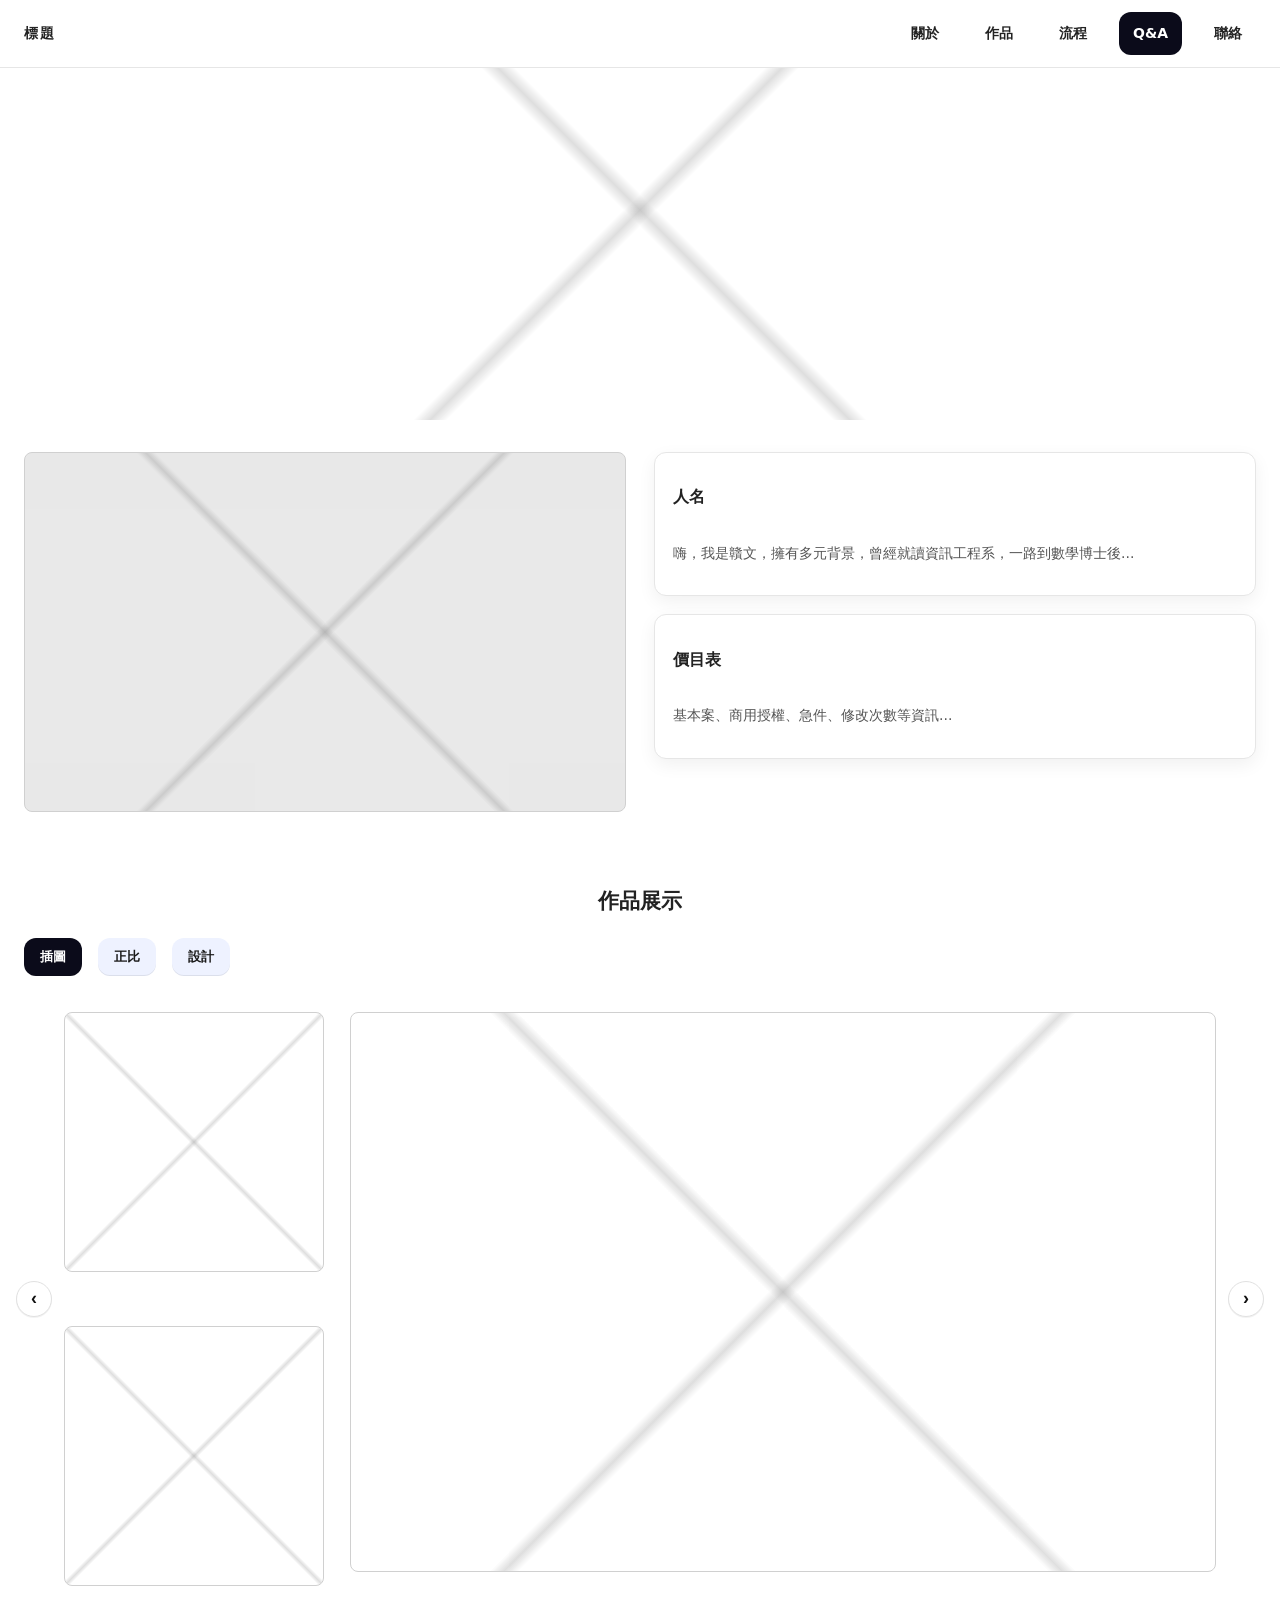
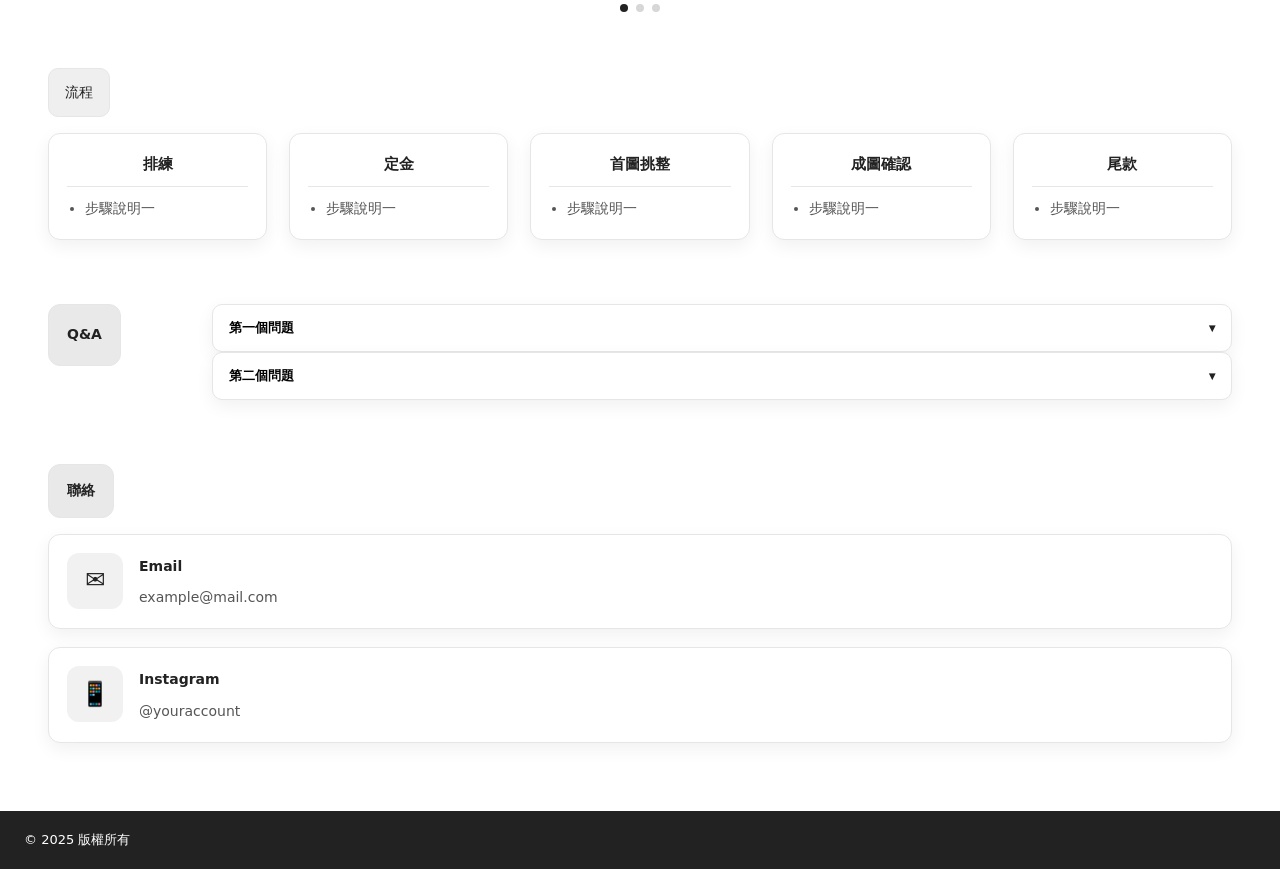
==== net.html @ 33081e07 "work" ====
<!doctype html>
<html lang="zh-Hant">
<head>
  <meta charset="utf-8" />
  <meta name="viewport" content="width=device-width, initial-scale=1" />
  <title>個人作品展示</title>

  <link rel="stylesheet" href="style.css" />
  <script defer src="script.js"></script>
</head>
<body>

  <!-- ░░ 固定導覽列 ░░ -->
  <header class="site-header" id="siteHeader">
    <div class="container header-inner">
      <div class="brand">標題</div>
      <nav class="nav">
        <a class="nav-link" href="#about">關於</a>
        <a class="nav-link" href="#works">作品</a>
        <a class="nav-link" href="#flow">流程</a>
        <a class="nav-link" href="#qa">Q&A</a>
        <a class="nav-link" href="#contact">聯絡</a>
      </nav>
    </div>
  </header>

  <!-- ░░ 頂部橫幅 ░░ -->
  <section class="banner">
    <div class="container">
      <div class="ph ph-banner" aria-label="頂部橫幅"></div>
    </div>
  </section>

  <!-- ░░ 關於 ░░ -->
  <section id="about" class="section">
    <div class="container about-grid">
      <div class="about-left">
        <figure class="ph ph-hero"></figure>
      </div>
      <div class="about-right">
        <article class="card">
          <h3 class="card-title">人名</h3>
          <div class="card-body">
            <p>嗨，我是贛文，擁有多元背景，曾經就讀資訊工程系，一路到數學博士後...</p>
          </div>
        </article>
        <article class="card">
          <h3 class="card-title">價目表</h3>
          <div class="card-body">
            <p>基本案、商用授權、急件、修改次數等資訊...</p>
          </div>
        </article>
      </div>
    </div>
  </section>

  <!-- ░░ 作品展示（共用展示區版本） ░░ -->
  <section class="works section" id="works">
    <div class="container">
      <h2 class="section-heading">作品展示</h2>

      <!-- 三個按鈕 -->
      <div class="tabbar">
        <button class="tab-btn active" data-target="illust">插圖</button>
        <button class="tab-btn" data-target="prop">正比</button>
        <button class="tab-btn" data-target="design">設計</button>
      </div>

      <!-- 共用展示區（只留這一個 panel） -->
      <div class="panel show" id="panel-main">
        <div class="thumbs">
          <figure class="ph ph-sq"></figure>
          <figure class="ph ph-sq"></figure>
        </div>

        <figure class="ph ph-main"></figure>

        <button class="carousel-arrow left">‹</button>
        <button class="carousel-arrow right">›</button>

        <div class="dots">
          <span></span>
          <span></span>
          <span></span>
        </div>
      </div>
    </div>
  </section>

  <!-- ░░ 流程 ░░ -->
  <section id="flow" class="section flow">
    <div class="container">
      <div class="flow-title">流程</div>
      <div class="flow-grid">
        <article class="flow-card"><h3>排練</h3><ul><li>步驟說明一</li></ul></article>
        <article class="flow-card"><h3>定金</h3><ul><li>步驟說明一</li></ul></article>
        <article class="flow-card"><h3>首圖挑整</h3><ul><li>步驟說明一</li></ul></article>
        <article class="flow-card"><h3>成圖確認</h3><ul><li>步驟說明一</li></ul></article>
        <article class="flow-card"><h3>尾款</h3><ul><li>步驟說明一</li></ul></article>
      </div>
    </div>
  </section>

  <!-- ░░ Q&A ░░ -->
  <section id="qa" class="section qa">
    <div class="container qa-grid">
      <div class="qa-badge">Q&A</div>
      <div class="qa-list">
        <div class="qa-item">
          <button class="qa-q">第一個問題</button>
          <div class="qa-a">答案內容放這裡。</div>
        </div>
        <div class="qa-item">
          <button class="qa-q">第二個問題</button>
          <div class="qa-a">答案內容放這裡。</div>
        </div>
      </div>
    </div>
  </section>

  <!-- ░░ 聯絡 ░░ -->
  <section id="contact" class="section contact">
    <div class="container">
      <div class="contact-badge">聯絡</div>
      <div class="contact-list">
        <article class="contact-card">
          <div class="contact-icon">✉️</div>
          <div class="contact-body"><h4>Email</h4><p>example@mail.com</p></div>
        </article>
        <article class="contact-card">
          <div class="contact-icon">📱</div>
          <div class="contact-body"><h4>Instagram</h4><p>@youraccount</p></div>
        </article>
      </div>
    </div>
  </section>

  <!-- ░░ 黑色頁尾 ░░ -->
  <footer class="site-footer">
    <div class="container">© 2025 版權所有</div>
  </footer>

</body>
</html>
---- style.css ----
/* ========= 🎨 變數區：可在這裡改顏色或主題 ========= */
:root{
  --w:1280px;           /* 網頁最大寬度 */
  --header-h:68px;      /* 導覽列高度 */

  --white:#fff;         /* 背景主色 */
  --ink:#222;           /* 主文字顏色 */
  --ink-2:#555;         /* 次文字顏色 */
  --muted:#f4f4f4;      /* 淡灰底色（背景區塊） */
  --line:#e6e6e6;       /* 邊框線顏色 */
  --card:#ffffff;       /* 卡片底色 */
  --shadow:0 6px 18px rgba(0,0,0,.06); /* 統一陰影 */

  --tab:#eef2ff;        /* 分頁按鈕底色 */
  --tab-active:#0b0b1a; /* 分頁按鈕選中背景色 */
  --tab-ink:#1a1a1a;    /* 分頁文字顏色 */
  --tab-ink-active:#fff;/* 選中時的文字顏色 */
}

/* ========= 🔧 Reset / Base ========= */
*{box-sizing:border-box}
html,body{height:100%}
html{scroll-behavior:smooth} /* 捲動時滑順效果 */
body{
  margin:0;
  color:var(--ink);          /* 全域文字顏色 */
  background:var(--white);   /* 全域背景顏色 */
  font:14px/1.7 "Noto Sans TC", system-ui, -apple-system, "PingFang TC","Microsoft JhengHei",sans-serif;
}

/* ========= 🧭 導覽列固定於最上方 ========= */
.site-header{
  position: fixed;    /* 固定於頁面頂端 */
  top: 0; left: 0; right: 0;
  z-index: 2000;      /* 層級最高，永遠在上 */
  background: var(--white); /* 導覽列背景色 */
  border-bottom: 1px solid var(--line);
  height: var(--header-h);
  display: flex; align-items: center;
}
.container{
  width:100%; max-width:var(--w);
  margin:0 auto; padding:0 24px;
}
.header-inner{ display:flex; align-items:center; justify-content:space-between }
.brand{ font-weight:800; letter-spacing:.12em } /* 網站LOGO或名稱字型設定 */

.nav{ display:flex; gap:18px }
.nav-link{
  text-decoration:none; color:var(--ink);
  padding:10px 14px; border-radius:12px;
  font-weight:700;
  transition:background .15s ease,color .15s ease,transform .05s;
}
.nav-link:hover{ background:#f6f6f6 } /* 滑過導覽按鈕的顏色 */
.nav-link.active{
  background:var(--tab-active);   /* 被選中時的背景顏色 */
  color:var(--tab-ink-active);    /* 被選中文字顏色 */
}

/* ========= 📦 區段共用樣式 ========= */
.section{ padding:32px 0 } /* 每個區塊的上下間距 */
.section-heading{ text-align:center; margin:8px 0 18px }

/* ========= 🖼️ 頂部 Banner（橫幅） ========= */
.ph{
  position:relative;
  background:#e9e9e9; /* 圖片載入前的底色 */
  border:1px solid #d0d0d0;
  border-radius:8px;
  overflow:hidden;
}
.ph::before, .ph::after{
  /* 漸層斜線紋理（僅視覺效果） */
  content:""; position:absolute; inset:0;
  background:
    linear-gradient(45deg, transparent 49%, rgba(0,0,0,.18) 50%, transparent 51%),
    linear-gradient(-45deg, transparent 49%, rgba(0,0,0,.18) 50%, transparent 51%);
  opacity:.35; pointer-events:none;
}
.banner{
  width:100vw; /* 橫跨整個螢幕寬度 */
  position:relative;
  left:50%; right:50%;
  margin-left:-50vw; margin-right:-50vw; /* 去掉 container 邊界 */
}

.ph-banner{
  width:100%;
  height:420px;
  background:url("images/banner.jpg") center/cover no-repeat;  /* ← ✅ Banner 圖片改這裡 */
  border-radius:0; border:none;
}

/* ========= 👤 關於區塊 ========= */
.about-grid{
  display:grid;
  grid-template-columns:1fr 1fr; /* 左右兩欄 */
  gap:28px;
  align-items:start;
}
.about-left{ align-self:start; }
.about-left .ph-hero{
  height:360px;   /* ← 改這裡可以調整關於區的圖片高度 */
  margin:0;
}

.card{
  background:var(--card);
  border:1px solid var(--line);
  border-radius:12px;
  box-shadow:var(--shadow);
}
.card + .card{ margin-top:18px }
.card-title{ padding:14px 18px; font-weight:800 }
.card-body{ padding:0 18px 16px; color:var(--ink-2) }

/* ========= 🖌️ 作品區（Tab + 照片展示） ========= */
.works .tabbar{
  display:flex; gap:16px; margin:6px 0 18px;
}
.tab-btn{
  appearance:none; border:none; cursor:pointer;
  background:var(--tab); color:var(--tab-ink);
  padding:10px 16px; border-radius:12px;
  font-weight:800;
  transition:background .15s ease,color .15s ease;
  box-shadow:inset 0 -1px 0 rgba(0,0,0,.08);
}
.tab-btn:hover{ background:#f5f7ff }
.tab-btn.active{
  background:var(--tab-active);  /* ← Tab 被選中顏色 */
  color:var(--tab-ink-active);   /* ← Tab 文字顏色 */
}

.panel{
  display:grid;
  grid-template-columns:260px 1fr; /* 左側縮圖 + 右側主圖 */
  gap:26px;
  position:relative;
  min-height:520px;              /* ← 控制作品展示區高度 */
  padding:4px 0;
  visibility:hidden; opacity:0; transform:translateY(6px);
  transition:opacity .25s ease, transform .25s ease, visibility 0s linear .25s;
}
.panel.show{
  visibility:visible; opacity:1; transform:none;
  transition:opacity .25s ease, transform .25s ease;
}
.thumbs{ display:flex; flex-direction:column; gap:26px } /* 左邊縮圖排列 */
.ph-sq{ width:260px; height:260px } /* 縮圖大小 */
.ph-main{ height:560px } /* 主圖大小 */

/* 圖片輪播箭頭樣式 */
.carousel-arrow{
  position:absolute; top:50%; transform:translateY(-50%);
  width:36px; height:36px;
  border-radius:999px;
  border:1px solid #e1e1e1;
  background:#fff;
  font-weight:900; font-size:18px; color:#111;
  display:grid; place-items:center;
  box-shadow:0 1px 0 rgba(0,0,0,.05);
}
.carousel-arrow.left{ left:-8px }
.carousel-arrow.right{ right:-8px }

/* 小點點（輪播指示器） */
.dots{
  position:absolute; left:50%; transform:translateX(-50%);
  bottom:-8px; display:flex; gap:8px;
}
.dots span{
  width:8px; height:8px; border-radius:50%;
  background:#d7d7d7;
}
.dots .active{ background:#222 }

/* ========= 🔁 流程卡片區 ========= */
.flow-title{
  background:#efefef;
  border:1px solid var(--line);
  border-radius:10px;
  padding:12px 16px;
  width:max-content;
  margin:0 0 16px 24px;
}
.flow-grid{
  display:grid;
  grid-template-columns:repeat(5, 1fr); /* 五張卡片橫排 */
  gap:22px;
  padding:0 24px;
}
.flow-card{
  background:var(--card);
  border:1px solid var(--line);
  border-radius:12px;
  box-shadow:var(--shadow);
  padding:18px;
}
.flow-card h3{
  margin:0 0 10px;
  text-align:center;
  font-size:15px;
  font-weight:800;
  padding-bottom:8px;
  border-bottom:1px solid var(--line);
}
.flow-card ul{
  margin:0; padding-left:18px; color:var(--ink-2);
}

/* ========= 💬 Q&A 手風琴區 ========= */
.qa-grid{
  display:grid;
  grid-template-columns:160px 1fr;
  gap:28px; align-items:start;
}
.qa-badge{
  background:#e9e9e9; border:1px solid var(--line);
  border-radius:12px; padding:18px;
  font-weight:800; width:max-content; margin-left:24px;
}
.qa-list{ margin-right:24px }
.qa-item{ position:relative; z-index:1 }
.qa-q{
  width:100%; text-align:left; padding:14px 16px;
  border-radius:10px; border:1px solid var(--line);
  background:#fff; font-weight:700; cursor:pointer;
  display:flex; align-items:center; justify-content:space-between; gap:12px;
  box-shadow:var(--shadow);
}
.qa-q::after{ content:"▾"; font-size:12px; color:#222 } /* 展開符號 */
.qa-a{
  display:none; padding:12px 16px 16px; margin-top:4px;
  border:1px solid var(--line);
  border-radius:10px; background:#fff; color:var(--ink-2);
  box-shadow:var(--shadow);
}
.qa-item.open .qa-a{ display:block }
.qa-item.open .qa-q::after{ content:"▴" }

/* ========= 📞 聯絡資訊卡 ========= */
.contact-badge{
  background:#e9e9e9; border:1px solid var(--line);
  border-radius:12px;
  padding:14px 18px;
  width:max-content;
  margin:0 0 16px 24px;
  font-weight:800;
}
.contact-list{
  display:grid; gap:18px; padding:0 24px;
}
.contact-card{
  display:grid; grid-template-columns:56px 1fr; gap:16px;
  background:var(--card);
  border:1px solid var(--line);
  border-radius:12px;
  box-shadow:var(--shadow);
  padding:18px;
}
.contact-icon{
  width:56px; height:56px;
  border-radius:12px; background:#f1f1f1;
  display:grid; place-items:center;
  font-size:24px;
}
.contact-body h4{ margin:2px 0 8px }
.contact-body p{ margin:0; color:var(--ink-2) }

/* ========= ⚫ 頁尾 ========= */
.site-footer{
  background:#222; color:#fff;
  padding:18px 0; margin-top:36px;
  font-size:13px;
}

/* ========= 📱 響應式（RWD） ========= */
@media (max-width:1200px){
  .flow-grid{ grid-template-columns:repeat(3, 1fr) } /* 中型螢幕改三欄 */
  .panel{ grid-template-columns:1fr }
  .thumbs{ flex-direction:row }
  .ph-sq{ width:48%; height:200px }
  .ph-main{ height:480px }
}
@media (max-width:820px){
  .about-grid{ grid-template-columns:1fr } /* 關於改成單欄 */
  .qa-grid{ grid-template-columns:1fr }     /* QA 改成單欄 */
}
/* 淡入淡出主圖動畫基礎 */
.ph-main {
  transition: opacity 0.5s ease;
}
.ph-main {
  height: 560px;
  transition: opacity 0.5s ease;
}

.panel {
  position: relative;
  min-height: 560px;
}
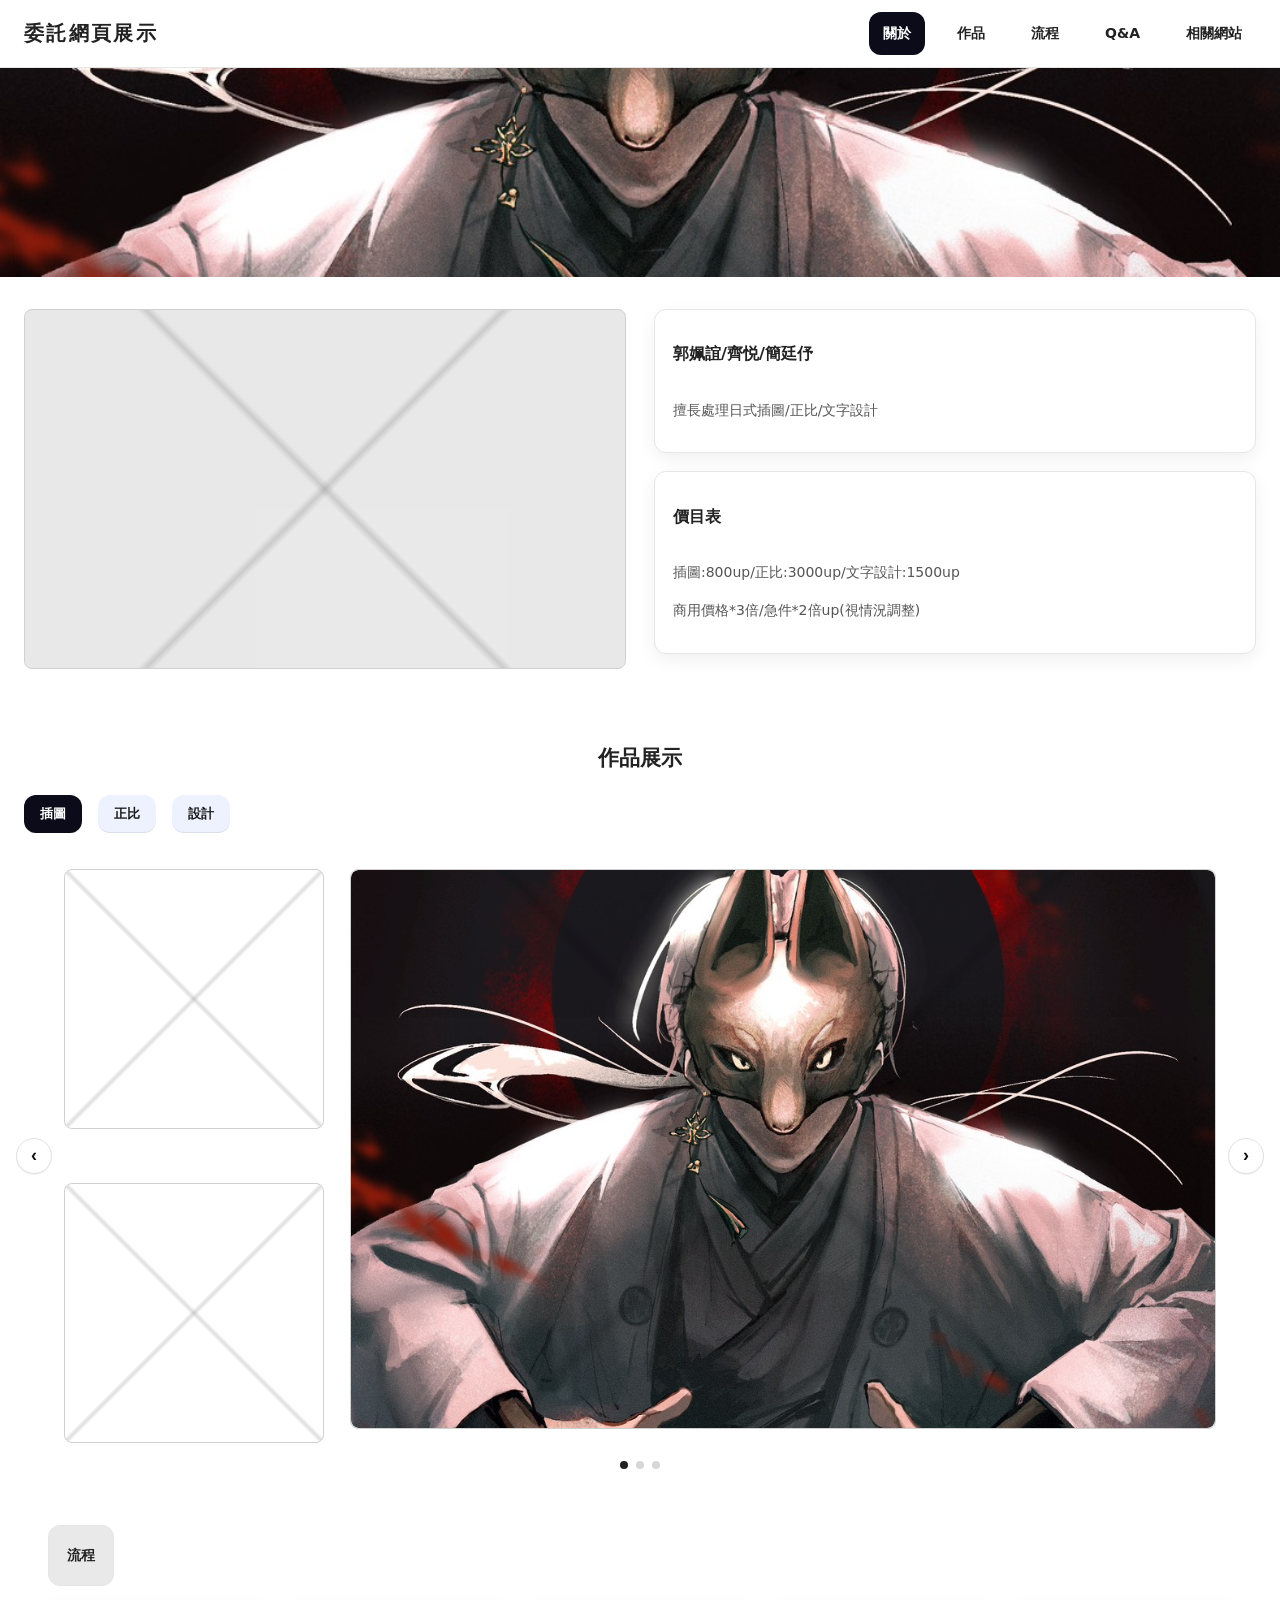
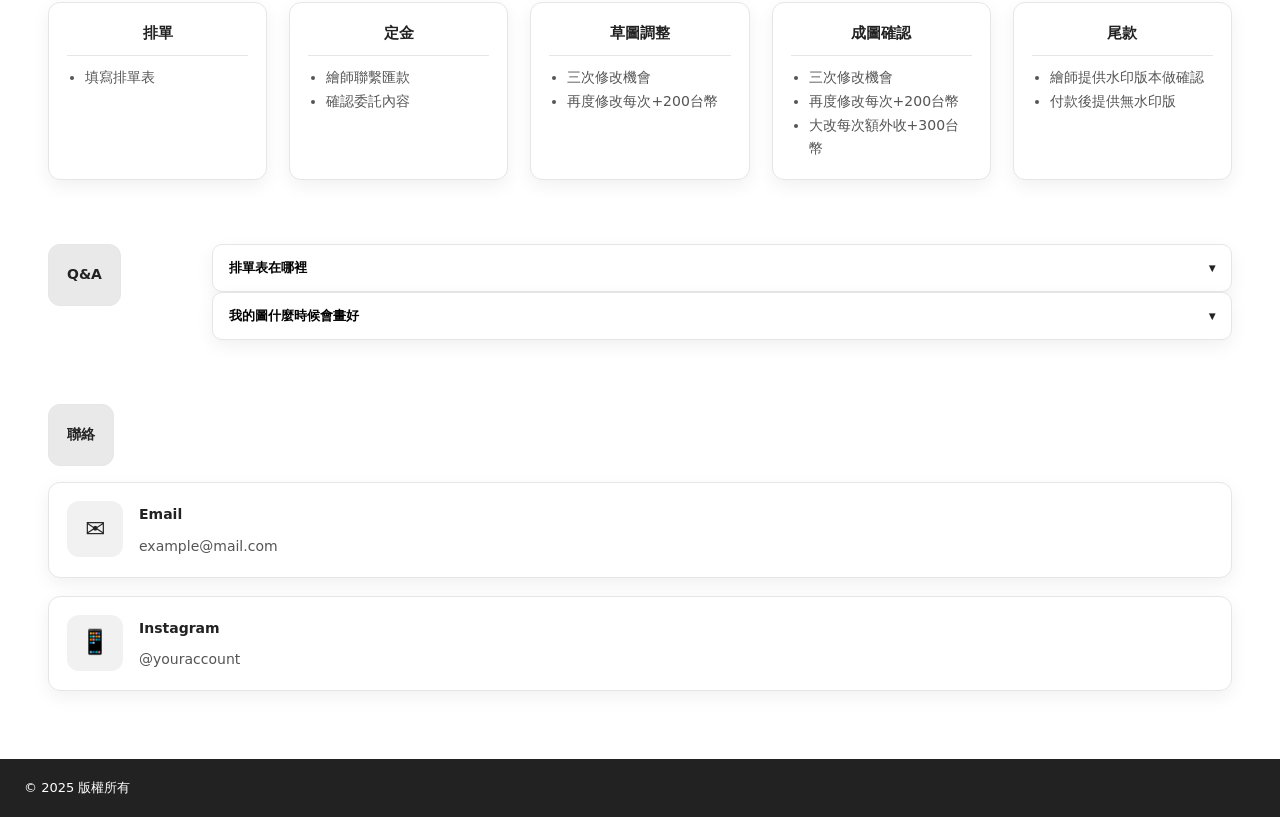
==== commit 5a06ff5d: "details" ====
--- a/net.html
+++ b/net.html
@@ -13,13 +13,13 @@
   <!-- ░░ 固定導覽列 ░░ -->
   <header class="site-header" id="siteHeader">
     <div class="container header-inner">
-      <div class="brand">標題</div>
+      <div class="brand">委託網頁展示</div>
       <nav class="nav">
         <a class="nav-link" href="#about">關於</a>
         <a class="nav-link" href="#works">作品</a>
         <a class="nav-link" href="#flow">流程</a>
         <a class="nav-link" href="#qa">Q&A</a>
-        <a class="nav-link" href="#contact">聯絡</a>
+        <a class="nav-link" href="#contact">相關網站</a>
       </nav>
     </div>
   </header>
@@ -39,15 +39,17 @@
       </div>
       <div class="about-right">
         <article class="card">
-          <h3 class="card-title">人名</h3>
+          <h3 class="card-title">郭姵誼/齊悦/簡廷伃</h3>
           <div class="card-body">
-            <p>嗨，我是贛文，擁有多元背景，曾經就讀資訊工程系，一路到數學博士後...</p>
+            <p>擅長處理日式插圖/正比/文字設計
+            </p>
           </div>
         </article>
         <article class="card">
           <h3 class="card-title">價目表</h3>
           <div class="card-body">
-            <p>基本案、商用授權、急件、修改次數等資訊...</p>
+            <p>插圖:800up/正比:3000up/文字設計:1500up</p>
+            <p>商用價格*3倍/急件*2倍up(視情況調整)</p>
           </div>
         </article>
       </div>
@@ -55,48 +57,51 @@
   </section>
 
   <!-- ░░ 作品展示（共用展示區版本） ░░ -->
-  <section class="works section" id="works">
-    <div class="container">
-      <h2 class="section-heading">作品展示</h2>
+<section class="works section" id="works">
+  <div class="container">
+    <h2 class="section-heading">作品展示</h2>
 
-      <!-- 三個按鈕 -->
-      <div class="tabbar">
-        <button class="tab-btn active" data-target="illust">插圖</button>
-        <button class="tab-btn" data-target="prop">正比</button>
-        <button class="tab-btn" data-target="design">設計</button>
+    <!-- 三個按鈕 -->
+    <div class="tabbar">
+      <button class="tab-btn active" data-target="illust">插圖</button>
+      <button class="tab-btn" data-target="prop">正比</button>
+      <button class="tab-btn" data-target="design">設計</button>
+    </div>
+
+    <!-- 共用展示區（只留這一個 panel） -->
+    <div class="panel show" id="panel-main">
+      <div class="thumbs">
+        <figure class="ph ph-sq"></figure>
+        <figure class="ph ph-sq"></figure>
       </div>
 
-      <!-- 共用展示區（只留這一個 panel） -->
-      <div class="panel show" id="panel-main">
-        <div class="thumbs">
-          <figure class="ph ph-sq"></figure>
-          <figure class="ph ph-sq"></figure>
-        </div>
+      <!-- 主圖容器：按鈕圖 -->
+      <figure class="ph ph-main">
+          <img src="S__18006040.jpg" alt="pic" />
+      </figure>
 
-        <figure class="ph ph-main"></figure>
+      <button class="carousel-arrow left">‹</button>
+      <button class="carousel-arrow right">›</button>
 
-        <button class="carousel-arrow left">‹</button>
-        <button class="carousel-arrow right">›</button>
-
-        <div class="dots">
-          <span></span>
-          <span></span>
-          <span></span>
-        </div>
+      <div class="dots">
+        <span></span>
+        <span></span>
+        <span></span>
       </div>
     </div>
-  </section>
+  </div>
+</section>
 
   <!-- ░░ 流程 ░░ -->
   <section id="flow" class="section flow">
     <div class="container">
       <div class="flow-title">流程</div>
       <div class="flow-grid">
-        <article class="flow-card"><h3>排練</h3><ul><li>步驟說明一</li></ul></article>
-        <article class="flow-card"><h3>定金</h3><ul><li>步驟說明一</li></ul></article>
-        <article class="flow-card"><h3>首圖挑整</h3><ul><li>步驟說明一</li></ul></article>
-        <article class="flow-card"><h3>成圖確認</h3><ul><li>步驟說明一</li></ul></article>
-        <article class="flow-card"><h3>尾款</h3><ul><li>步驟說明一</li></ul></article>
+        <article class="flow-card"><h3>排單</h3><ul><li>填寫排單表</li></ul></article>
+        <article class="flow-card"><h3>定金</h3><ul><li>繪師聯繫匯款</li></ul> <ul><li>確認委託內容</li></ul></article>
+        <article class="flow-card"><h3>草圖調整</h3><ul><li>三次修改機會</li></ul> <ul><li>再度修改每次+200台幣</li></ul></article>
+        <article class="flow-card"><h3>成圖確認</h3><ul><li>三次修改機會</li></ul> <ul><li>再度修改每次+200台幣</li></ul> <ul><li>大改每次額外收+300台幣</li></ul> </article>
+        <article class="flow-card"><h3>尾款</h3> <ul><li>繪師提供水印版本做確認</li></ul> <ul><li>付款後提供無水印版</li></ul></article>
       </div>
     </div>
   </section>
@@ -107,12 +112,12 @@
       <div class="qa-badge">Q&A</div>
       <div class="qa-list">
         <div class="qa-item">
-          <button class="qa-q">第一個問題</button>
-          <div class="qa-a">答案內容放這裡。</div>
+          <button class="qa-q">排單表在哪裡</button>
+          <div class="qa-a">在下方相關網站處喔!</div>
         </div>
         <div class="qa-item">
-          <button class="qa-q">第二個問題</button>
-          <div class="qa-a">答案內容放這裡。</div>
+          <button class="qa-q">我的圖什麼時候會畫好</button>
+          <div class="qa-a">看您的排單月份喔!詳情請洽您的繪師!</div>
         </div>
       </div>
     </div>
--- a/style.css
+++ b/style.css
@@ -43,7 +43,7 @@
   margin:0 auto; padding:0 24px;
 }
 .header-inner{ display:flex; align-items:center; justify-content:space-between }
-.brand{ font-weight:800; letter-spacing:.12em } /* 網站LOGO或名稱字型設定 */
+.brand{ font-weight:800;font-size:1.4em; letter-spacing:.12em;cursor: pointer; user-select: none;} /* 網站LOGO或名稱字型設定 */
 
 .nav{ display:flex; gap:18px }
 .nav-link{
@@ -52,7 +52,7 @@
   font-weight:700;
   transition:background .15s ease,color .15s ease,transform .05s;
 }
-.nav-link:hover{ background:#f6f6f6 } /* 滑過導覽按鈕的顏色 */
+.nav-link:hover{ background:#e9e9e9} /* 滑過導覽按鈕的顏色 */
 .nav-link.active{
   background:var(--tab-active);   /* 被選中時的背景顏色 */
   color:var(--tab-ink-active);    /* 被選中文字顏色 */
@@ -82,14 +82,31 @@
   width:100vw; /* 橫跨整個螢幕寬度 */
   position:relative;
   left:50%; right:50%;
-  margin-left:-50vw; margin-right:-50vw; /* 去掉 container 邊界 */
-}
-
-.ph-banner{
-  width:100%;
-  height:420px;
-  background:url("images/banner.jpg") center/cover no-repeat;  /* ← ✅ Banner 圖片改這裡 */
-  border-radius:0; border:none;
+  margin-left:-50vw; margin-right:-50vw; margin-top: 67px;/* 去掉 container 邊界 */
+}
+
+.ph-banner {
+  width: 100%;
+  height: 210px;
+  border-radius: 0;
+  border: none;
+
+  /* 🎨 先放漸層、再放圖片 → 兩張背景重疊 */
+  background:
+    linear-gradient(to bottom, rgba(0,0,0,0) 60%, rgba(0,0,0,0) 80%, rgba(0,0,0,0) 100%), 
+    url("S__18006040.jpg") center/cover no-repeat;
+}
+/* 讓圖片吃滿整個視窗寬 */
+.ph-banner img{
+  width: 100%;
+  height: 100%;
+  object-fit: cover;
+  display: block;
+}
+.banner .container{
+  max-width: none;
+  padding-left: 0;
+  padding-right: 0;
 }
 
 /* ========= 👤 關於區塊 ========= */
@@ -112,8 +129,8 @@
   box-shadow:var(--shadow);
 }
 .card + .card{ margin-top:18px }
-.card-title{ padding:14px 18px; font-weight:800 }
-.card-body{ padding:0 18px 16px; color:var(--ink-2) }
+.card-title{ padding:14px 18px 14px 18px; font-weight:800;}
+.card-body{ padding:0 18px 16px; color:var(--ink-2); }
 
 /* ========= 🖌️ 作品區（Tab + 照片展示） ========= */
 .works .tabbar{
@@ -177,13 +194,14 @@
 .dots .active{ background:#222 }
 
 /* ========= 🔁 流程卡片區 ========= */
-.flow-title{
-  background:#efefef;
-  border:1px solid var(--line);
-  border-radius:10px;
-  padding:12px 16px;
+.flow-title {
+  background:#e9e9e9;border:1px solid var(--line);
+  border-radius:12px;
+  padding:18px;
   width:max-content;
   margin:0 0 16px 24px;
+  font-weight:800;
+  font-family:inherit; /* 跟 body 一樣字體 */
 }
 .flow-grid{
   display:grid;
@@ -244,7 +262,7 @@
 .contact-badge{
   background:#e9e9e9; border:1px solid var(--line);
   border-radius:12px;
-  padding:14px 18px;
+  padding:18px;
   width:max-content;
   margin:0 0 16px 24px;
   font-weight:800;
@@ -296,7 +314,13 @@
   height: 560px;
   transition: opacity 0.5s ease;
 }
-
+.ph-main img {
+  width: 100%;
+  height: 100%;
+  object-fit: cover;   /* ✅ 等比例裁切填滿容器 */
+  border-radius: inherit; /* 若外層有圓角可繼承 */
+  display: block; /* 移除 img 預設空隙 */
+}
 .panel {
   position: relative;
   min-height: 560px;
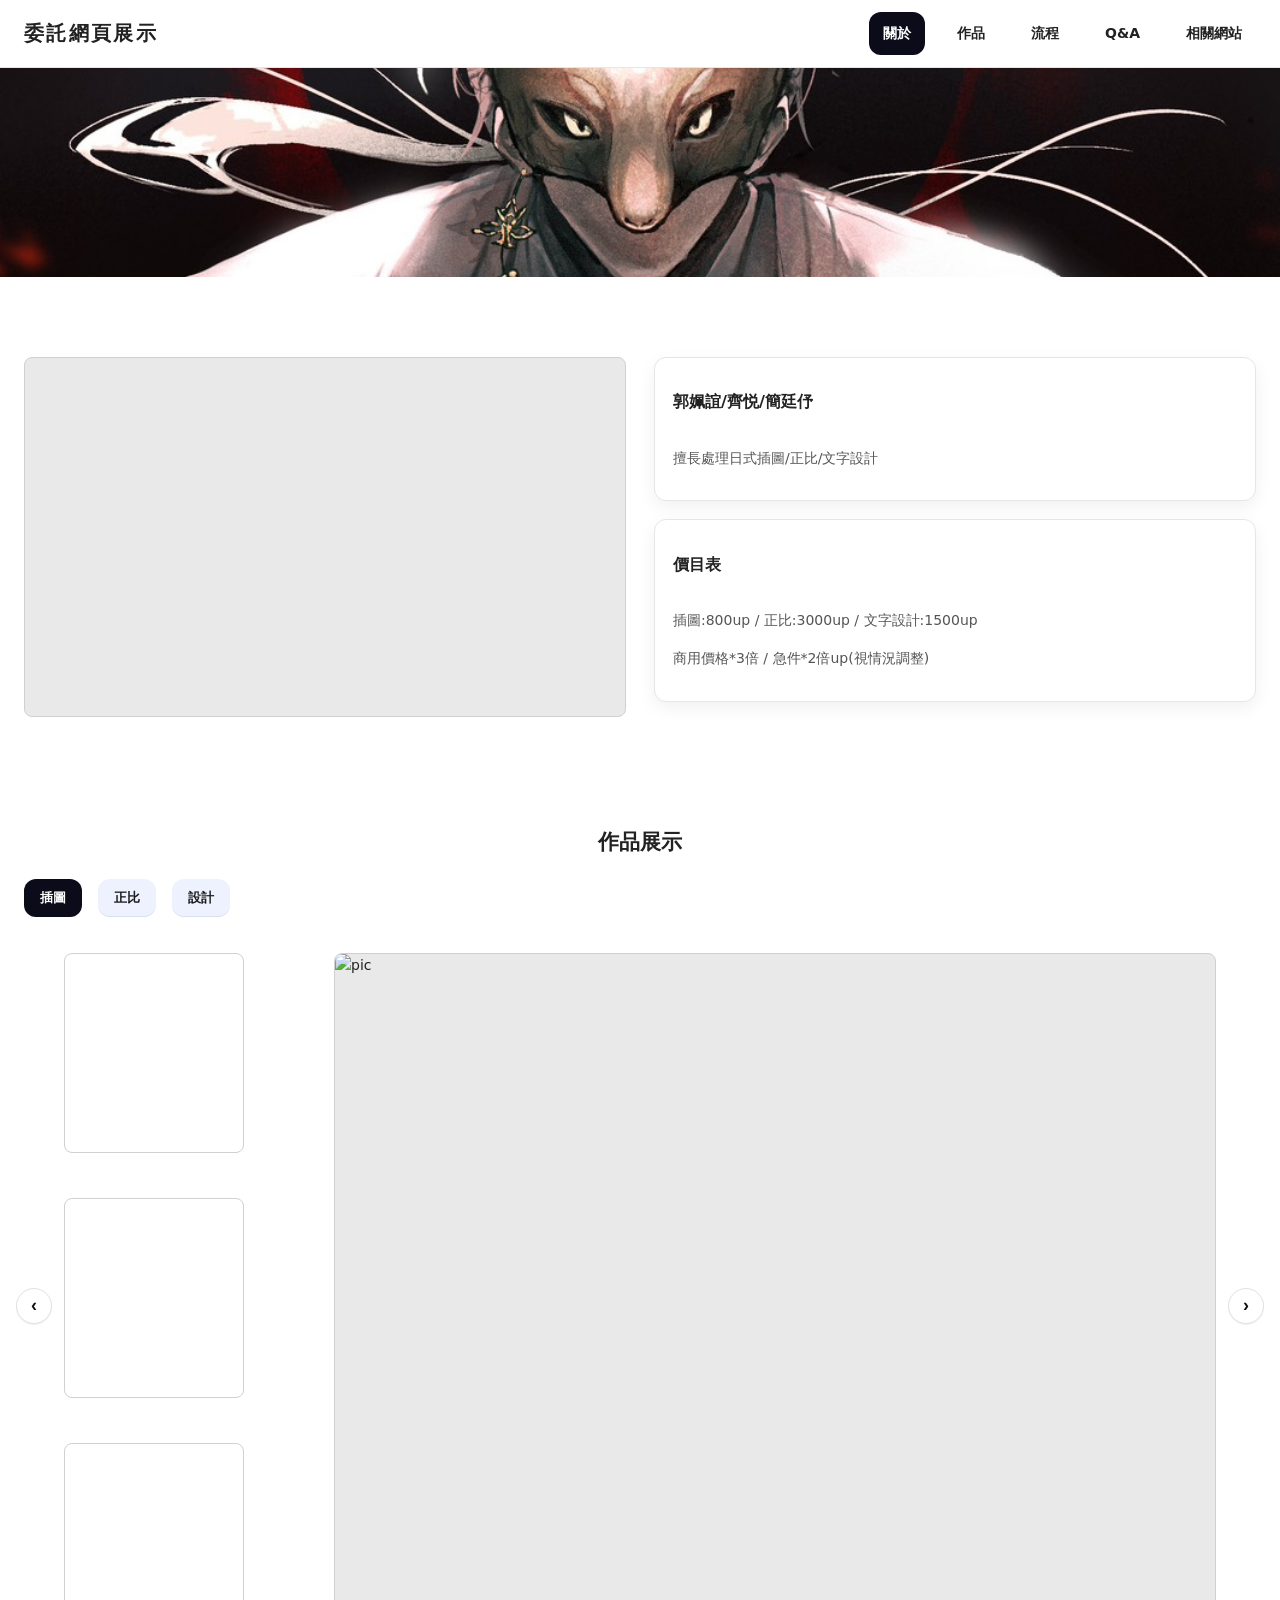
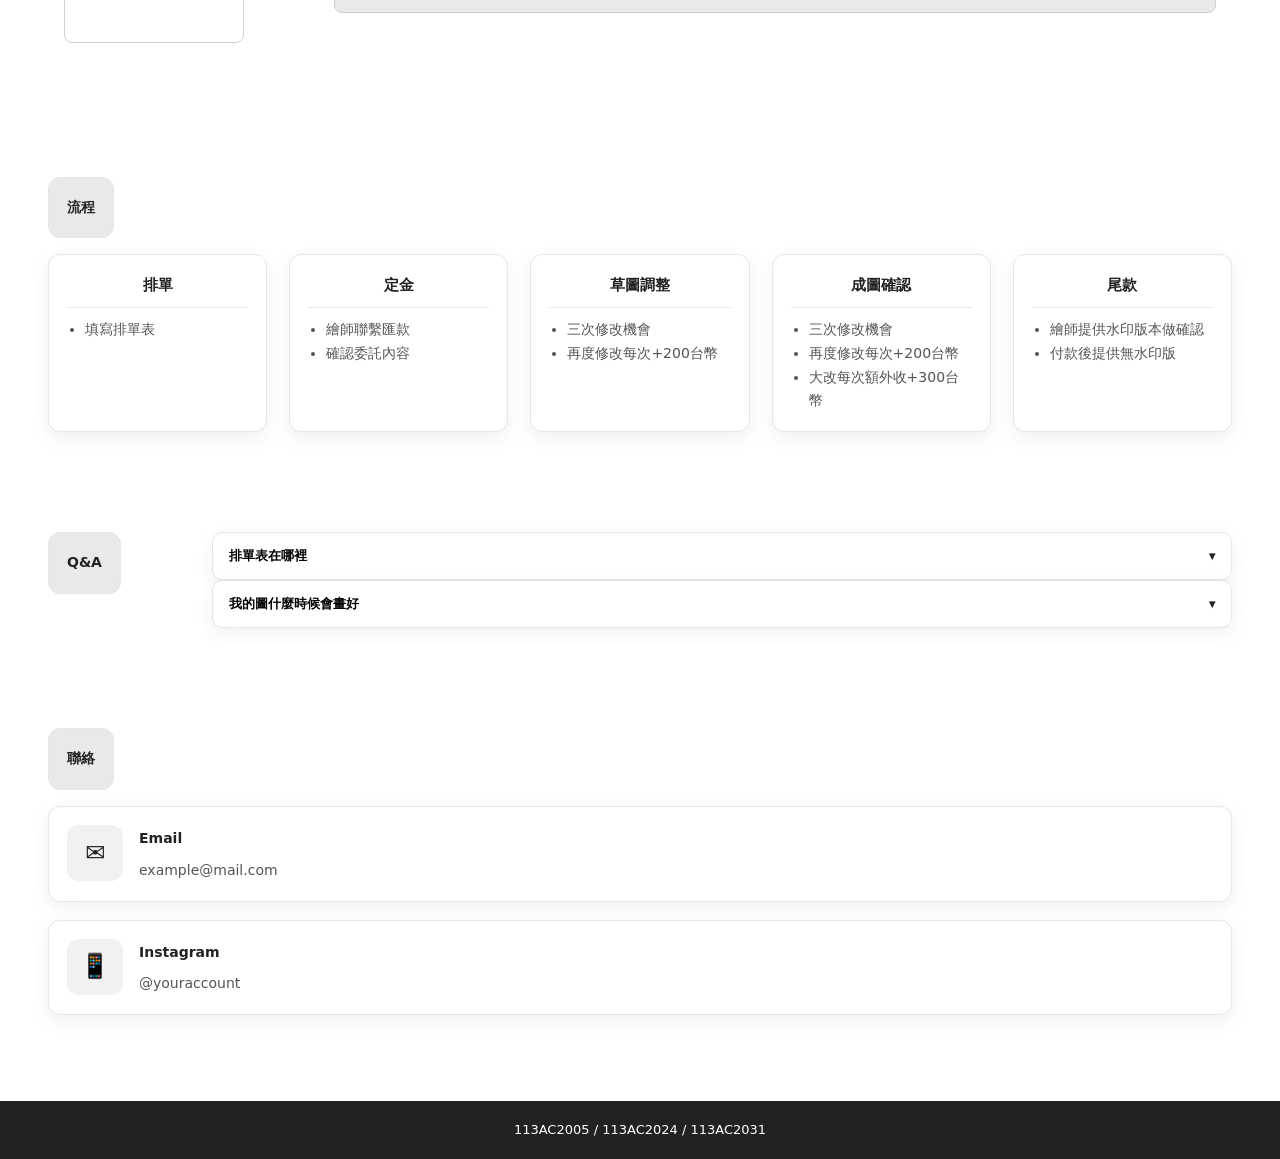
==== commit 15f1e566: "7y-20251115" ====
--- a/net.html
+++ b/net.html
@@ -4,7 +4,6 @@
   <meta charset="utf-8" />
   <meta name="viewport" content="width=device-width, initial-scale=1" />
   <title>個人作品展示</title>
-
   <link rel="stylesheet" href="style.css" />
   <script defer src="script.js"></script>
 </head>
@@ -41,56 +40,51 @@
         <article class="card">
           <h3 class="card-title">郭姵誼/齊悦/簡廷伃</h3>
           <div class="card-body">
-            <p>擅長處理日式插圖/正比/文字設計
-            </p>
+            <p>擅長處理日式插圖/正比/文字設計</p>
           </div>
         </article>
         <article class="card">
           <h3 class="card-title">價目表</h3>
           <div class="card-body">
-            <p>插圖:800up/正比:3000up/文字設計:1500up</p>
-            <p>商用價格*3倍/急件*2倍up(視情況調整)</p>
+            <p>插圖:800up / 正比:3000up / 文字設計:1500up</p>
+            <p>商用價格*3倍 / 急件*2倍up(視情況調整)</p>
           </div>
         </article>
       </div>
     </div>
   </section>
 
-  <!-- ░░ 作品展示（共用展示區版本） ░░ -->
-<section class="works section" id="works">
-  <div class="container">
-    <h2 class="section-heading">作品展示</h2>
+  <!-- ░░ 作品展示 ░░ -->
+  <section class="works section" id="works">
+    <div class="container">
+      <h2 class="section-heading">作品展示</h2>
 
-    <!-- 三個按鈕 -->
-    <div class="tabbar">
-      <button class="tab-btn active" data-target="illust">插圖</button>
-      <button class="tab-btn" data-target="prop">正比</button>
-      <button class="tab-btn" data-target="design">設計</button>
-    </div>
-
-    <!-- 共用展示區（只留這一個 panel） -->
-    <div class="panel show" id="panel-main">
-      <div class="thumbs">
-        <figure class="ph ph-sq"></figure>
-        <figure class="ph ph-sq"></figure>
+      <!-- 三個按鈕 -->
+      <div class="tabbar">
+        <button class="tab-btn active" data-target="illust">插圖</button>
+        <button class="tab-btn" data-target="prop">正比</button>
+        <button class="tab-btn" data-target="design">設計</button>
       </div>
 
-      <!-- 主圖容器：按鈕圖 -->
-      <figure class="ph ph-main">
-          <img src="S__18006040.jpg" alt="pic" />
-      </figure>
+      <!-- 共用展示區 -->
+      <div class="panel show" id="panel-main">
+        <div class="thumbs">
+          <figure class="ph ph-sq"></figure>
+          <figure class="ph ph-sq"></figure>
+          <figure class="ph ph-sq"></figure>
+        </div>
 
-      <button class="carousel-arrow left">‹</button>
-      <button class="carousel-arrow right">›</button>
+        <!-- 主圖容器：按鈕圖 -->
+        <figure class="ph ph-main">
+            <img src="images/illust1.jpg" alt="pic" id="main-image" />
+        </figure>
 
-      <div class="dots">
-        <span></span>
-        <span></span>
-        <span></span>
+        <!-- 左右箭頭 -->
+        <button class="carousel-arrow left" id="prev">‹</button>
+        <button class="carousel-arrow right" id="next">›</button>
       </div>
     </div>
-  </div>
-</section>
+  </section>
 
   <!-- ░░ 流程 ░░ -->
   <section id="flow" class="section flow">
@@ -142,7 +136,7 @@
 
   <!-- ░░ 黑色頁尾 ░░ -->
   <footer class="site-footer">
-    <div class="container">© 2025 版權所有</div>
+    <div class="container">113AC2005 / 113AC2024 / 113AC2031</div>
   </footer>
 
 </body>
--- a/style.css
+++ b/style.css
@@ -1,50 +1,49 @@
-/* ========= 🎨 變數區：可在這裡改顏色或主題 ========= */
+/* ========= 🎨 變數區 ========= */
 :root{
-  --w:1280px;           /* 網頁最大寬度 */
-  --header-h:68px;      /* 導覽列高度 */
-
-  --white:#fff;         /* 背景主色 */
-  --ink:#222;           /* 主文字顏色 */
-  --ink-2:#555;         /* 次文字顏色 */
-  --muted:#f4f4f4;      /* 淡灰底色（背景區塊） */
-  --line:#e6e6e6;       /* 邊框線顏色 */
-  --card:#ffffff;       /* 卡片底色 */
-  --shadow:0 6px 18px rgba(0,0,0,.06); /* 統一陰影 */
-
-  --tab:#eef2ff;        /* 分頁按鈕底色 */
-  --tab-active:#0b0b1a; /* 分頁按鈕選中背景色 */
-  --tab-ink:#1a1a1a;    /* 分頁文字顏色 */
-  --tab-ink-active:#fff;/* 選中時的文字顏色 */
+  --w:1280px;
+  --header-h:68px;
+
+  --white:#fff;
+  --ink:#222;
+  --ink-2:#555;
+  --muted:#f4f4f4;
+  --line:#e6e6e6;
+  --card:#ffffff;
+  --shadow:0 6px 18px rgba(0,0,0,.06);
+
+  --tab:#eef2ff;
+  --tab-active:#0b0b1a;
+  --tab-ink:#1a1a1a;
+  --tab-ink-active:#fff;
 }
 
 /* ========= 🔧 Reset / Base ========= */
 *{box-sizing:border-box}
 html,body{height:100%}
-html{scroll-behavior:smooth} /* 捲動時滑順效果 */
+html{scroll-behavior:smooth}
 body{
   margin:0;
-  color:var(--ink);          /* 全域文字顏色 */
-  background:var(--white);   /* 全域背景顏色 */
+  color:var(--ink);
+  background:var(--white);
   font:14px/1.7 "Noto Sans TC", system-ui, -apple-system, "PingFang TC","Microsoft JhengHei",sans-serif;
 }
 
-/* ========= 🧭 導覽列固定於最上方 ========= */
+/* ========= 🧭 導覽列 ========= */
 .site-header{
-  position: fixed;    /* 固定於頁面頂端 */
-  top: 0; left: 0; right: 0;
-  z-index: 2000;      /* 層級最高，永遠在上 */
-  background: var(--white); /* 導覽列背景色 */
-  border-bottom: 1px solid var(--line);
-  height: var(--header-h);
-  display: flex; align-items: center;
+  position: fixed;
+  top:0; left:0; right:0;
+  z-index:2000;
+  background:var(--white);
+  border-bottom:1px solid var(--line);
+  height:var(--header-h);
+  display:flex; align-items:center;
 }
 .container{
   width:100%; max-width:var(--w);
   margin:0 auto; padding:0 24px;
 }
 .header-inner{ display:flex; align-items:center; justify-content:space-between }
-.brand{ font-weight:800;font-size:1.4em; letter-spacing:.12em;cursor: pointer; user-select: none;} /* 網站LOGO或名稱字型設定 */
-
+.brand{ font-weight:800;font-size:1.4em; letter-spacing:.12em;cursor:pointer; user-select:none }
 .nav{ display:flex; gap:18px }
 .nav-link{
   text-decoration:none; color:var(--ink);
@@ -52,76 +51,54 @@
   font-weight:700;
   transition:background .15s ease,color .15s ease,transform .05s;
 }
-.nav-link:hover{ background:#e9e9e9} /* 滑過導覽按鈕的顏色 */
+.nav-link:hover{ background:#e9e9e9 }
 .nav-link.active{
-  background:var(--tab-active);   /* 被選中時的背景顏色 */
-  color:var(--tab-ink-active);    /* 被選中文字顏色 */
-}
-
-/* ========= 📦 區段共用樣式 ========= */
-.section{ padding:32px 0 } /* 每個區塊的上下間距 */
+  background:var(--tab-active);
+  color:var(--tab-ink-active);
+}
+
+/* ========= 區段共用樣式 ========= */
+.section{ padding:50px 0 }
 .section-heading{ text-align:center; margin:8px 0 18px }
 
-/* ========= 🖼️ 頂部 Banner（橫幅） ========= */
+/* ========= Banner ========= */
 .ph{
   position:relative;
-  background:#e9e9e9; /* 圖片載入前的底色 */
+  background:#e9e9e9;
   border:1px solid #d0d0d0;
   border-radius:8px;
   overflow:hidden;
-}
-.ph::before, .ph::after{
-  /* 漸層斜線紋理（僅視覺效果） */
-  content:""; position:absolute; inset:0;
-  background:
-    linear-gradient(45deg, transparent 49%, rgba(0,0,0,.18) 50%, transparent 51%),
-    linear-gradient(-45deg, transparent 49%, rgba(0,0,0,.18) 50%, transparent 51%);
-  opacity:.35; pointer-events:none;
-}
+  margin-bottom: 30px;
+}
+.ph::before, .ph::after{ display:none; content:none; } /* 移除斜線叉叉 */
+
 .banner{
-  width:100vw; /* 橫跨整個螢幕寬度 */
+  width:100vw;
   position:relative;
   left:50%; right:50%;
-  margin-left:-50vw; margin-right:-50vw; margin-top: 67px;/* 去掉 container 邊界 */
-}
-
+  margin-left:-50vw; margin-right:-50vw; margin-top:67px;
+}
 .ph-banner {
   width: 100%;
   height: 210px;
   border-radius: 0;
   border: none;
-
-  /* 🎨 先放漸層、再放圖片 → 兩張背景重疊 */
-  background:
-    linear-gradient(to bottom, rgba(0,0,0,0) 60%, rgba(0,0,0,0) 80%, rgba(0,0,0,0) 100%), 
-    url("S__18006040.jpg") center/cover no-repeat;
-}
-/* 讓圖片吃滿整個視窗寬 */
+  background-image: url("images/prop1.jpg");  /* 原本的圖片 */
+  background-size: cover;                     /* 填滿區域 */
+  background-repeat: no-repeat;               /* 不重複 */
+  background-position: 50% 45%;               /* 調整顯示位置 */
+}
 .ph-banner img{
-  width: 100%;
-  height: 100%;
-  object-fit: cover;
-  display: block;
-}
-.banner .container{
-  max-width: none;
-  padding-left: 0;
-  padding-right: 0;
-}
-
-/* ========= 👤 關於區塊 ========= */
-.about-grid{
-  display:grid;
-  grid-template-columns:1fr 1fr; /* 左右兩欄 */
-  gap:28px;
-  align-items:start;
-}
-.about-left{ align-self:start; }
-.about-left .ph-hero{
-  height:360px;   /* ← 改這裡可以調整關於區的圖片高度 */
-  margin:0;
-}
-
+  width:100%; height:100%; object-fit:cover; display:block;
+}
+.banner .container{ max-width:none; padding-left:0; padding-right:0 }
+
+/* ========= 關於區塊 ========= */
+.about-grid{ display:grid; grid-template-columns:1fr 1fr; gap:28px; align-items:start }
+.about-left{ align-self:start }
+.about-left .ph-hero{ height:360px; margin:0 }
+
+/* ========= 卡片 ========= */
 .card{
   background:var(--card);
   border:1px solid var(--line);
@@ -129,13 +106,11 @@
   box-shadow:var(--shadow);
 }
 .card + .card{ margin-top:18px }
-.card-title{ padding:14px 18px 14px 18px; font-weight:800;}
+.card-title{ padding:14px 18px 14px 18px; font-weight:800; }
 .card-body{ padding:0 18px 16px; color:var(--ink-2); }
 
-/* ========= 🖌️ 作品區（Tab + 照片展示） ========= */
-.works .tabbar{
-  display:flex; gap:16px; margin:6px 0 18px;
-}
+/* ========= 作品區 ========= */
+.works .tabbar{ display:flex; gap:16px; margin:6px 0 18px }
 .tab-btn{
   appearance:none; border:none; cursor:pointer;
   background:var(--tab); color:var(--tab-ink);
@@ -145,183 +120,108 @@
   box-shadow:inset 0 -1px 0 rgba(0,0,0,.08);
 }
 .tab-btn:hover{ background:#f5f7ff }
-.tab-btn.active{
-  background:var(--tab-active);  /* ← Tab 被選中顏色 */
-  color:var(--tab-ink-active);   /* ← Tab 文字顏色 */
-}
-
+.tab-btn.active{ background:var(--tab-active); color:var(--tab-ink-active) }
 .panel{
-  display:grid;
-  grid-template-columns:260px 1fr; /* 左側縮圖 + 右側主圖 */
-  gap:26px;
+  display:grid; grid-template-columns:260px 1fr; gap:10px;
   position:relative;
-  min-height:520px;              /* ← 控制作品展示區高度 */
-  padding:4px 0;
+  min-height:520px; padding:4px 0;
   visibility:hidden; opacity:0; transform:translateY(6px);
   transition:opacity .25s ease, transform .25s ease, visibility 0s linear .25s;
 }
-.panel.show{
-  visibility:visible; opacity:1; transform:none;
-  transition:opacity .25s ease, transform .25s ease;
-}
-.thumbs{ display:flex; flex-direction:column; gap:26px } /* 左邊縮圖排列 */
-.ph-sq{ width:260px; height:260px } /* 縮圖大小 */
-.ph-main{ height:560px } /* 主圖大小 */
-
-/* 圖片輪播箭頭樣式 */
+.panel.show{ visibility:visible; opacity:1; transform:none; transition:opacity .25s ease, transform .25s ease; }
+.thumbs{ display:flex; flex-direction:column; gap:1px }
+.ph-sq{
+  width:180px; height:200px;
+  background:#e9e9e9;
+  border-radius:8px; overflow:hidden; position:relative;
+}
+.ph-sq::before, .ph-sq::after{ display:none; content:none; } /* 移除叉叉 */
+.ph-main{
+  height:660px;
+  transition: opacity 0.5s ease;
+  background:#e9e9e9;
+  border-radius:8px; overflow:hidden; position:relative;
+}
+.ph-main img{ width:100%; height:100%; object-fit:cover; border-radius:inherit; display:block }
+
+/* 輪播箭頭 */
 .carousel-arrow{
   position:absolute; top:50%; transform:translateY(-50%);
-  width:36px; height:36px;
-  border-radius:999px;
-  border:1px solid #e1e1e1;
-  background:#fff;
-  font-weight:900; font-size:18px; color:#111;
-  display:grid; place-items:center;
-  box-shadow:0 1px 0 rgba(0,0,0,.05);
+  width:36px; height:36px; border-radius:999px; border:1px solid #e1e1e1;
+  background:#fff; font-weight:900; font-size:18px; color:#111;
+  display:grid; place-items:center; box-shadow:0 1px 0 rgba(0,0,0,.05);
 }
 .carousel-arrow.left{ left:-8px }
 .carousel-arrow.right{ right:-8px }
 
-/* 小點點（輪播指示器） */
-.dots{
-  position:absolute; left:50%; transform:translateX(-50%);
-  bottom:-8px; display:flex; gap:8px;
-}
-.dots span{
-  width:8px; height:8px; border-radius:50%;
-  background:#d7d7d7;
-}
+/* 輪播小點 */
+.dots{ position:absolute; left:50%; transform:translateX(-50%); bottom:-8px; display:flex; gap:8px }
+.dots span{ width:8px; height:8px; border-radius:50%; background:#d7d7d7 }
 .dots .active{ background:#222 }
 
-/* ========= 🔁 流程卡片區 ========= */
-.flow-title {
+/* ========= 流程卡片 ========= */
+.flow-title{
   background:#e9e9e9;border:1px solid var(--line);
-  border-radius:12px;
-  padding:18px;
-  width:max-content;
-  margin:0 0 16px 24px;
-  font-weight:800;
-  font-family:inherit; /* 跟 body 一樣字體 */
-}
-.flow-grid{
-  display:grid;
-  grid-template-columns:repeat(5, 1fr); /* 五張卡片橫排 */
-  gap:22px;
-  padding:0 24px;
-}
+  border-radius:12px; padding:18px;
+  width:max-content; margin:0 0 16px 24px;
+  font-weight:800; font-family:inherit;
+}
+.flow-grid{ display:grid; grid-template-columns:repeat(5,1fr); gap:22px; padding:0 24px }
 .flow-card{
-  background:var(--card);
-  border:1px solid var(--line);
-  border-radius:12px;
-  box-shadow:var(--shadow);
-  padding:18px;
+  background:var(--card); border:1px solid var(--line);
+  border-radius:12px; box-shadow:var(--shadow); padding:18px;
 }
 .flow-card h3{
-  margin:0 0 10px;
-  text-align:center;
-  font-size:15px;
-  font-weight:800;
-  padding-bottom:8px;
-  border-bottom:1px solid var(--line);
-}
-.flow-card ul{
-  margin:0; padding-left:18px; color:var(--ink-2);
-}
-
-/* ========= 💬 Q&A 手風琴區 ========= */
-.qa-grid{
-  display:grid;
-  grid-template-columns:160px 1fr;
-  gap:28px; align-items:start;
-}
-.qa-badge{
-  background:#e9e9e9; border:1px solid var(--line);
-  border-radius:12px; padding:18px;
-  font-weight:800; width:max-content; margin-left:24px;
-}
+  margin:0 0 10px; text-align:center; font-size:15px; font-weight:800;
+  padding-bottom:8px; border-bottom:1px solid var(--line);
+}
+.flow-card ul{ margin:0; padding-left:18px; color:var(--ink-2) }
+
+/* ========= Q&A ========= */
+.qa-grid{ display:grid; grid-template-columns:160px 1fr; gap:28px; align-items:start }
+.qa-badge{ background:#e9e9e9; border:1px solid var(--line); border-radius:12px; padding:18px; font-weight:800; width:max-content; margin-left:24px }
 .qa-list{ margin-right:24px }
 .qa-item{ position:relative; z-index:1 }
 .qa-q{
-  width:100%; text-align:left; padding:14px 16px;
-  border-radius:10px; border:1px solid var(--line);
+  width:100%; text-align:left; padding:14px 16px; border-radius:10px; border:1px solid var(--line);
   background:#fff; font-weight:700; cursor:pointer;
   display:flex; align-items:center; justify-content:space-between; gap:12px;
   box-shadow:var(--shadow);
 }
-.qa-q::after{ content:"▾"; font-size:12px; color:#222 } /* 展開符號 */
+.qa-q::after{ content:"▾"; font-size:12px; color:#222 }
 .qa-a{
   display:none; padding:12px 16px 16px; margin-top:4px;
-  border:1px solid var(--line);
-  border-radius:10px; background:#fff; color:var(--ink-2);
+  border:1px solid var(--line); border-radius:10px; background:#fff; color:var(--ink-2);
   box-shadow:var(--shadow);
 }
 .qa-item.open .qa-a{ display:block }
 .qa-item.open .qa-q::after{ content:"▴" }
 
-/* ========= 📞 聯絡資訊卡 ========= */
-.contact-badge{
-  background:#e9e9e9; border:1px solid var(--line);
-  border-radius:12px;
-  padding:18px;
-  width:max-content;
-  margin:0 0 16px 24px;
-  font-weight:800;
-}
-.contact-list{
-  display:grid; gap:18px; padding:0 24px;
-}
+/* ========= 聯絡資訊 ========= */
+.contact-badge{ background:#e9e9e9; border:1px solid var(--line); border-radius:12px; padding:18px; width:max-content; margin:0 0 16px 24px; font-weight:800 }
+.contact-list{ display:grid; gap:18px; padding:0 24px }
 .contact-card{
   display:grid; grid-template-columns:56px 1fr; gap:16px;
-  background:var(--card);
-  border:1px solid var(--line);
-  border-radius:12px;
-  box-shadow:var(--shadow);
-  padding:18px;
-}
-.contact-icon{
-  width:56px; height:56px;
-  border-radius:12px; background:#f1f1f1;
-  display:grid; place-items:center;
-  font-size:24px;
-}
+  background:var(--card); border:1px solid var(--line); border-radius:12px; box-shadow:var(--shadow); padding:18px;
+}
+.contact-icon{ width:56px; height:56px; border-radius:12px; background:#f1f1f1; display:grid; place-items:center; font-size:24px }
 .contact-body h4{ margin:2px 0 8px }
 .contact-body p{ margin:0; color:var(--ink-2) }
 
-/* ========= ⚫ 頁尾 ========= */
-.site-footer{
-  background:#222; color:#fff;
-  padding:18px 0; margin-top:36px;
-  font-size:13px;
-}
-
-/* ========= 📱 響應式（RWD） ========= */
+/* ========= 頁尾 ========= */
+.site-footer{ background:#222; color:#fff; padding:18px 0; margin-top:36px;
+font-size:13px;
+text-align: center; }
+
+/* ========= RWD ========= */
 @media (max-width:1200px){
-  .flow-grid{ grid-template-columns:repeat(3, 1fr) } /* 中型螢幕改三欄 */
+  .flow-grid{ grid-template-columns:repeat(3, 1fr) }
   .panel{ grid-template-columns:1fr }
   .thumbs{ flex-direction:row }
   .ph-sq{ width:48%; height:200px }
   .ph-main{ height:480px }
 }
 @media (max-width:820px){
-  .about-grid{ grid-template-columns:1fr } /* 關於改成單欄 */
-  .qa-grid{ grid-template-columns:1fr }     /* QA 改成單欄 */
-}
-/* 淡入淡出主圖動畫基礎 */
-.ph-main {
-  transition: opacity 0.5s ease;
-}
-.ph-main {
-  height: 560px;
-  transition: opacity 0.5s ease;
-}
-.ph-main img {
-  width: 100%;
-  height: 100%;
-  object-fit: cover;   /* ✅ 等比例裁切填滿容器 */
-  border-radius: inherit; /* 若外層有圓角可繼承 */
-  display: block; /* 移除 img 預設空隙 */
-}
-.panel {
-  position: relative;
-  min-height: 560px;
-}+  .about-grid{ grid-template-columns:1fr }
+  .qa-grid{ grid-template-columns:1fr }
+}
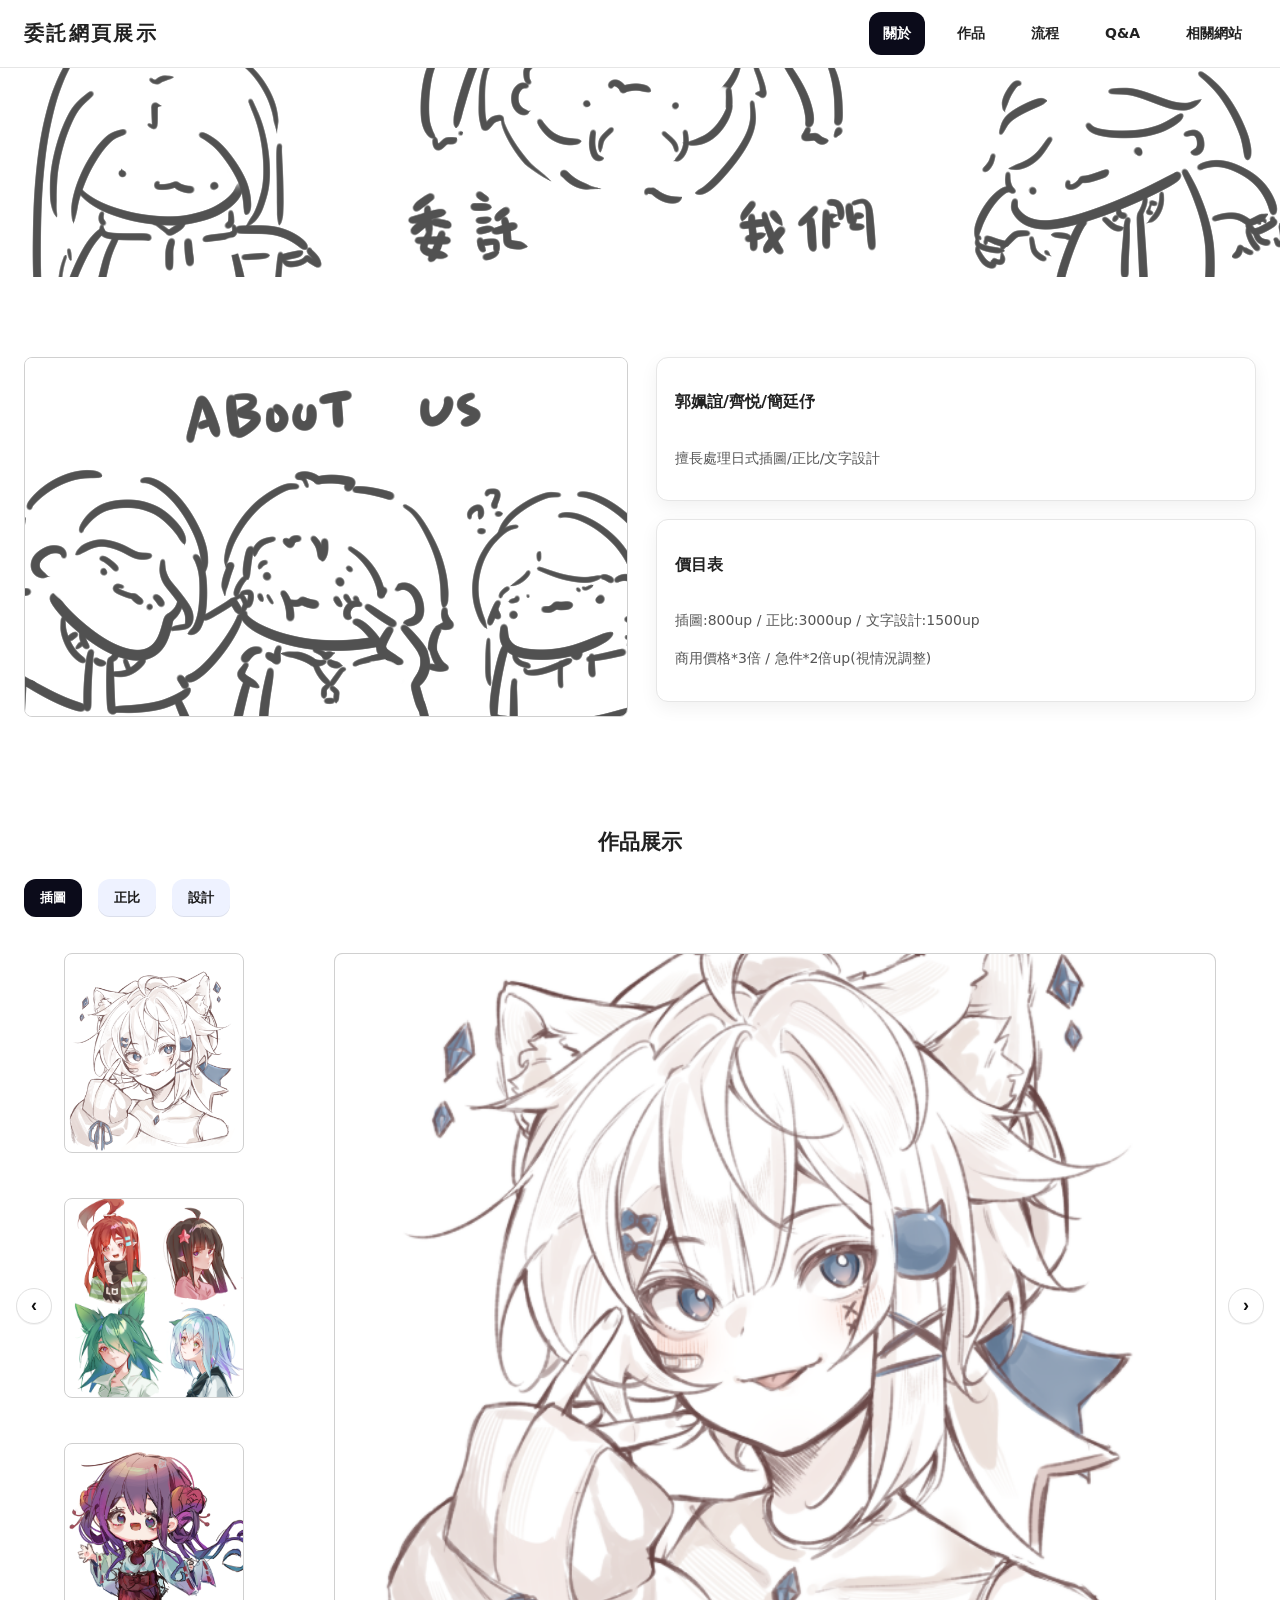
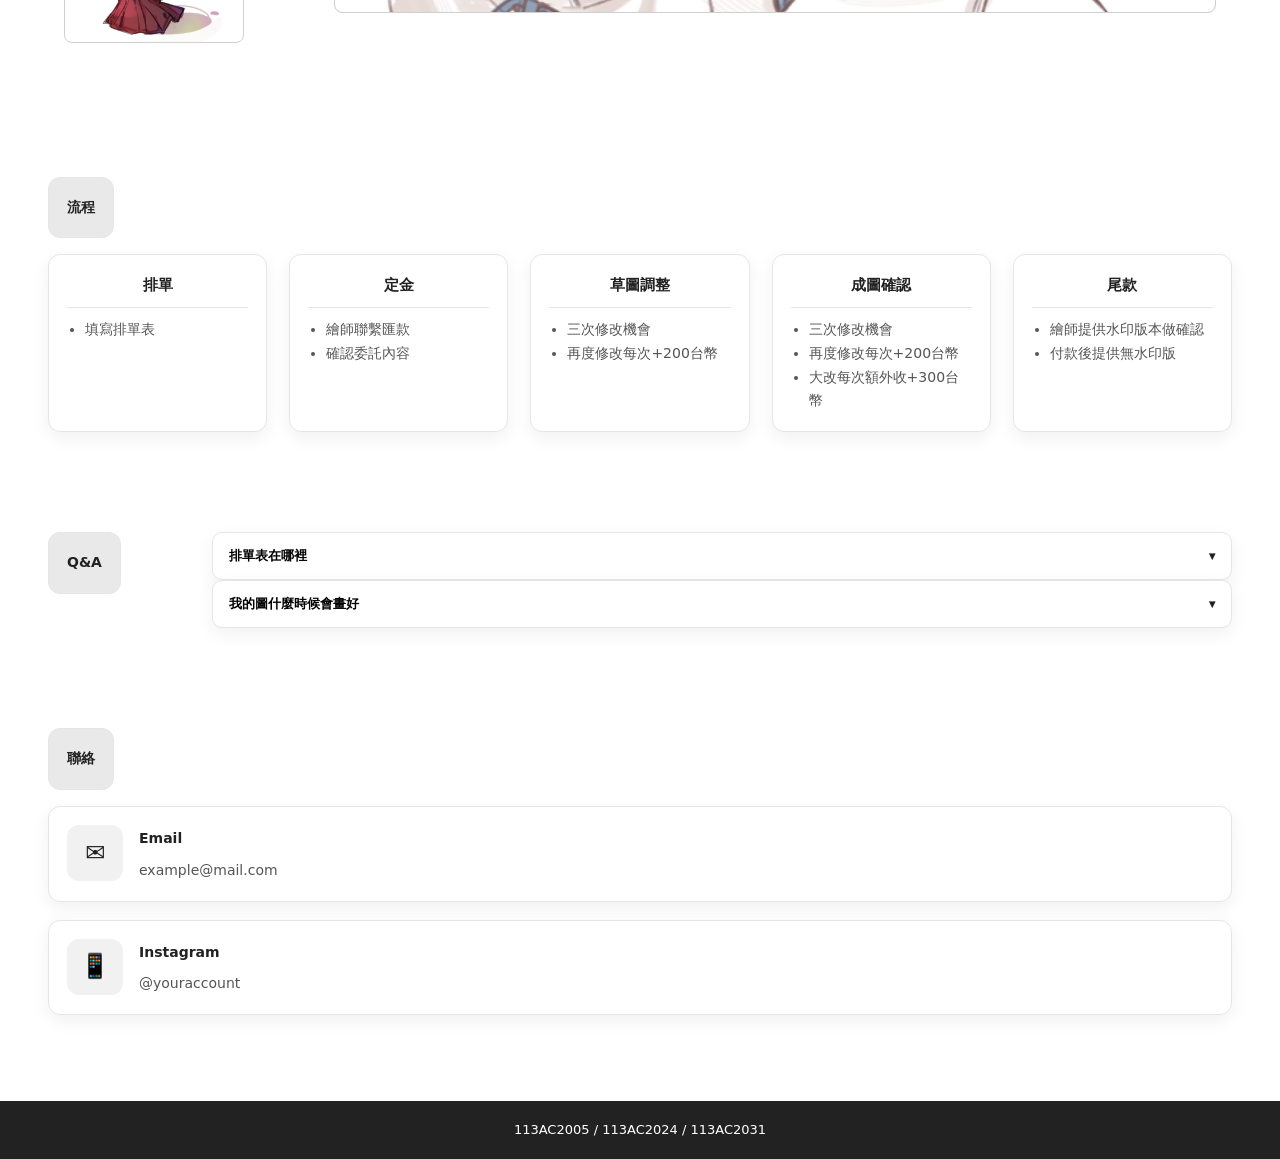
==== commit 569a6dc4: "haha20251105" ====
--- a/net.html
+++ b/net.html
@@ -34,7 +34,9 @@
   <section id="about" class="section">
     <div class="container about-grid">
       <div class="about-left">
-        <figure class="ph ph-hero"></figure>
+        <figure class="ph ph-hero">
+          <img src="images/2.png" alt="hero image" />
+        </figure>
       </div>
       <div class="about-right">
         <article class="card">
--- a/style.css
+++ b/style.css
@@ -83,7 +83,7 @@
   height: 210px;
   border-radius: 0;
   border: none;
-  background-image: url("images/prop1.jpg");  /* 原本的圖片 */
+  background-image: url("images/6e2c52ca176105ec.png");  /* 原本的圖片 */
   background-size: cover;                     /* 填滿區域 */
   background-repeat: no-repeat;               /* 不重複 */
   background-position: 50% 45%;               /* 調整顯示位置 */
@@ -119,7 +119,7 @@
   transition:background .15s ease,color .15s ease;
   box-shadow:inset 0 -1px 0 rgba(0,0,0,.08);
 }
-.tab-btn:hover{ background:#f5f7ff }
+.tab-btn:hover{ background:#e9e9e9 }
 .tab-btn.active{ background:var(--tab-active); color:var(--tab-ink-active) }
 .panel{
   display:grid; grid-template-columns:260px 1fr; gap:10px;
